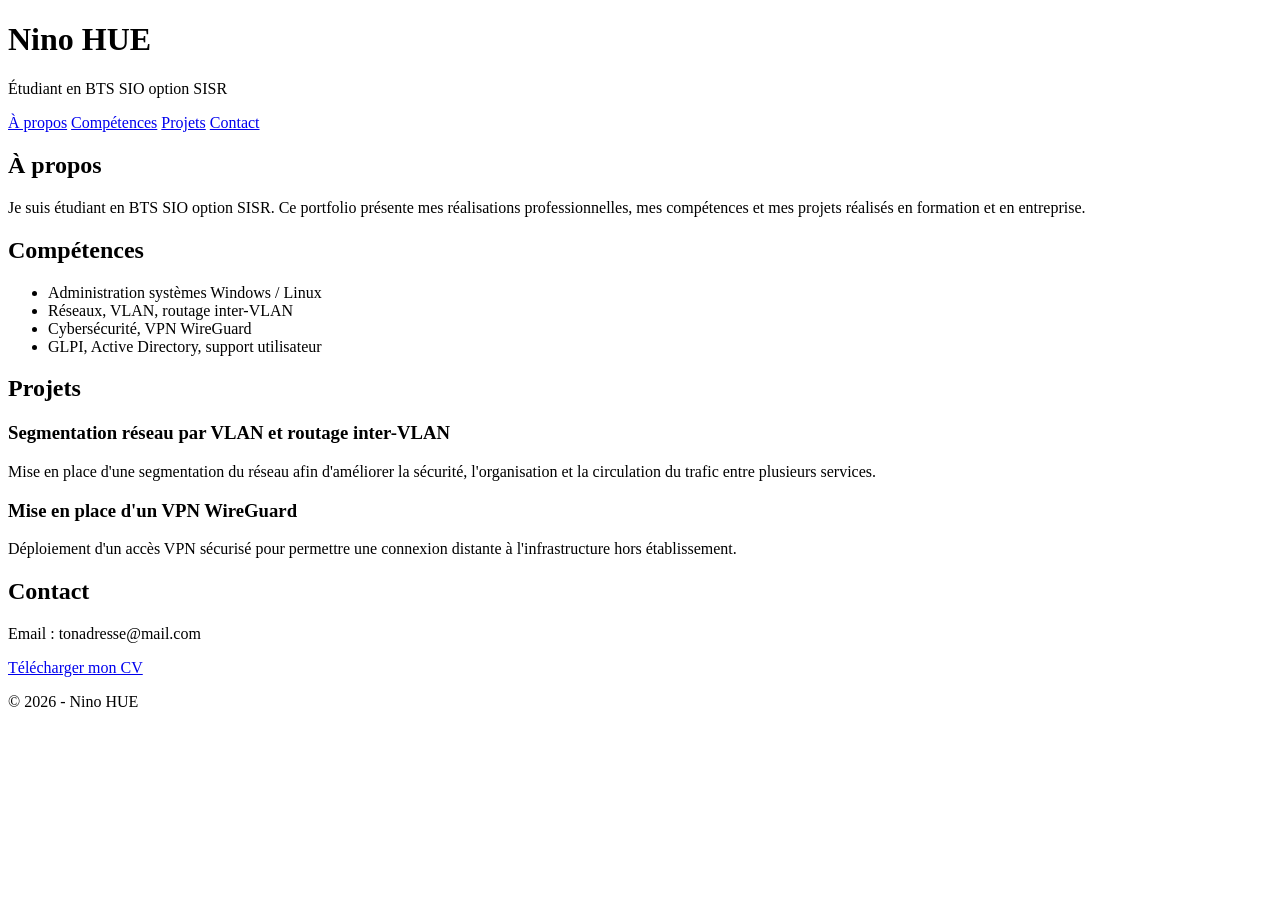
==== index.html @ 4fcb9711 "Create index.html" ====
<!DOCTYPE html>
<html lang="fr">
<head>
  <meta charset="UTF-8">
  <meta name="viewport" content="width=device-width, initial-scale=1.0">
  <title>Portfolio - Nino HUE</title>
  <link rel="stylesheet" href="style.css">
</head>
<body>
  <header>
    <h1>Nino HUE</h1>
    <p>Étudiant en BTS SIO option SISR</p>
    <nav>
      <a href="#apropos">À propos</a>
      <a href="#competences">Compétences</a>
      <a href="#projets">Projets</a>
      <a href="#contact">Contact</a>
    </nav>
  </header>

  <main>
    <section id="apropos">
      <h2>À propos</h2>
      <p>Je suis étudiant en BTS SIO option SISR. Ce portfolio présente mes réalisations professionnelles, mes compétences et mes projets réalisés en formation et en entreprise.</p>
    </section>

    <section id="competences">
      <h2>Compétences</h2>
      <ul>
        <li>Administration systèmes Windows / Linux</li>
        <li>Réseaux, VLAN, routage inter-VLAN</li>
        <li>Cybersécurité, VPN WireGuard</li>
        <li>GLPI, Active Directory, support utilisateur</li>
      </ul>
    </section>

    <section id="projets">
      <h2>Projets</h2>

      <article>
        <h3>Segmentation réseau par VLAN et routage inter-VLAN</h3>
        <p>Mise en place d'une segmentation du réseau afin d'améliorer la sécurité, l'organisation et la circulation du trafic entre plusieurs services.</p>
      </article>

      <article>
        <h3>Mise en place d'un VPN WireGuard</h3>
        <p>Déploiement d'un accès VPN sécurisé pour permettre une connexion distante à l'infrastructure hors établissement.</p>
      </article>
    </section>

    <section id="contact">
      <h2>Contact</h2>
      <p>Email : tonadresse@mail.com</p>
      <p><a href="cv.pdf" target="_blank">Télécharger mon CV</a></p>
    </section>
  </main>

  <footer>
    <p>© 2026 - Nino HUE</p>
  </footer>
</body>
</html>
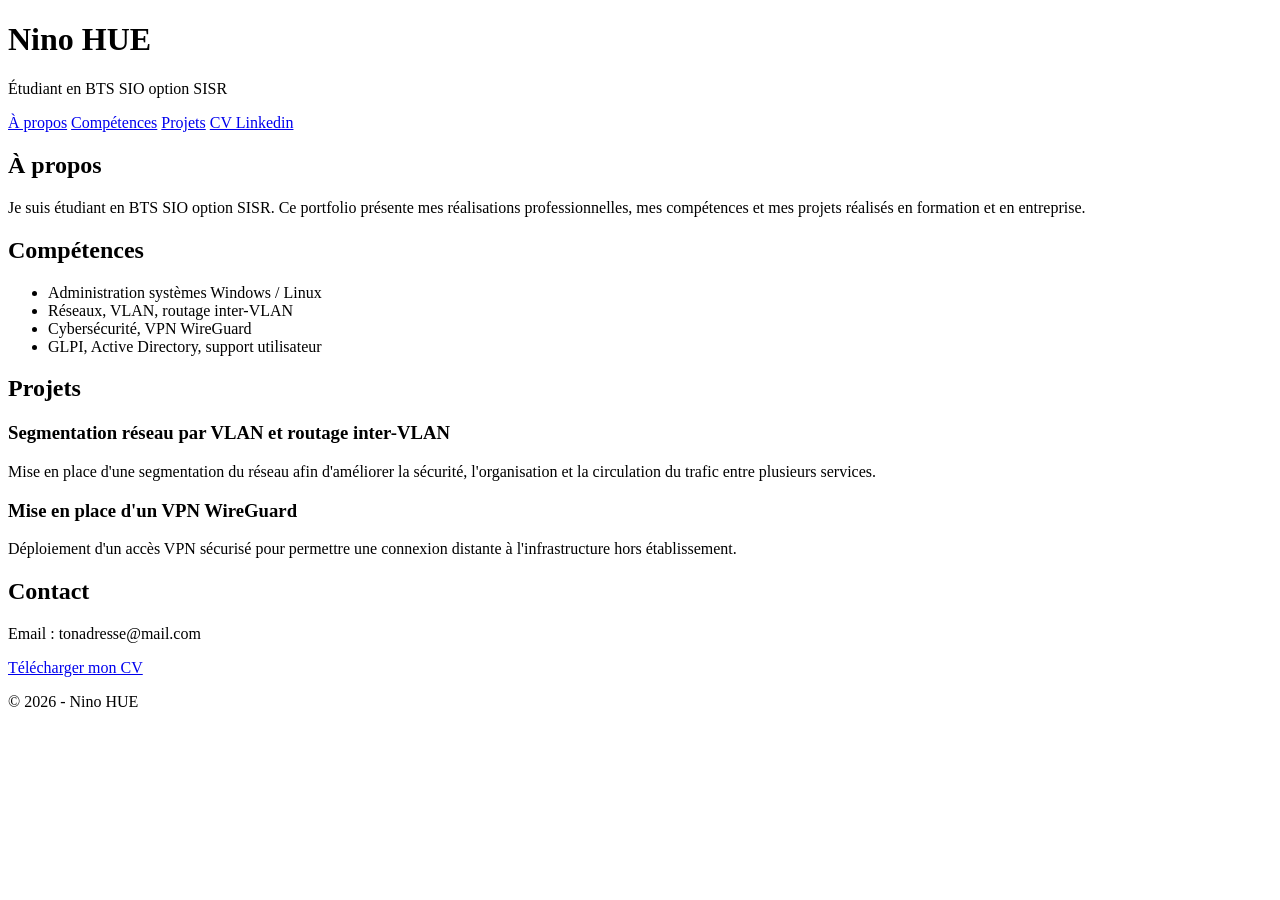
==== commit 2abef0eb: "Correction des liens de navigation + ajout du tableaux des compétences" ====
--- a/index.html
+++ b/index.html
@@ -12,9 +12,9 @@
     <p>Étudiant en BTS SIO option SISR</p>
     <nav>
       <a href="#apropos">À propos</a>
-      <a href="#competences">Compétences</a>
-      <a href="#projets">Projets</a>
-      <a href="#contact">Contact</a>
+      <a href="pages\tableaudecompetences.html">Compétences</a>
+      <a href="pages\projets.html">Projets</a>
+      <a href="https://www.linkedin.com/feed/">CV Linkedin</a>
     </nav>
   </header>
 
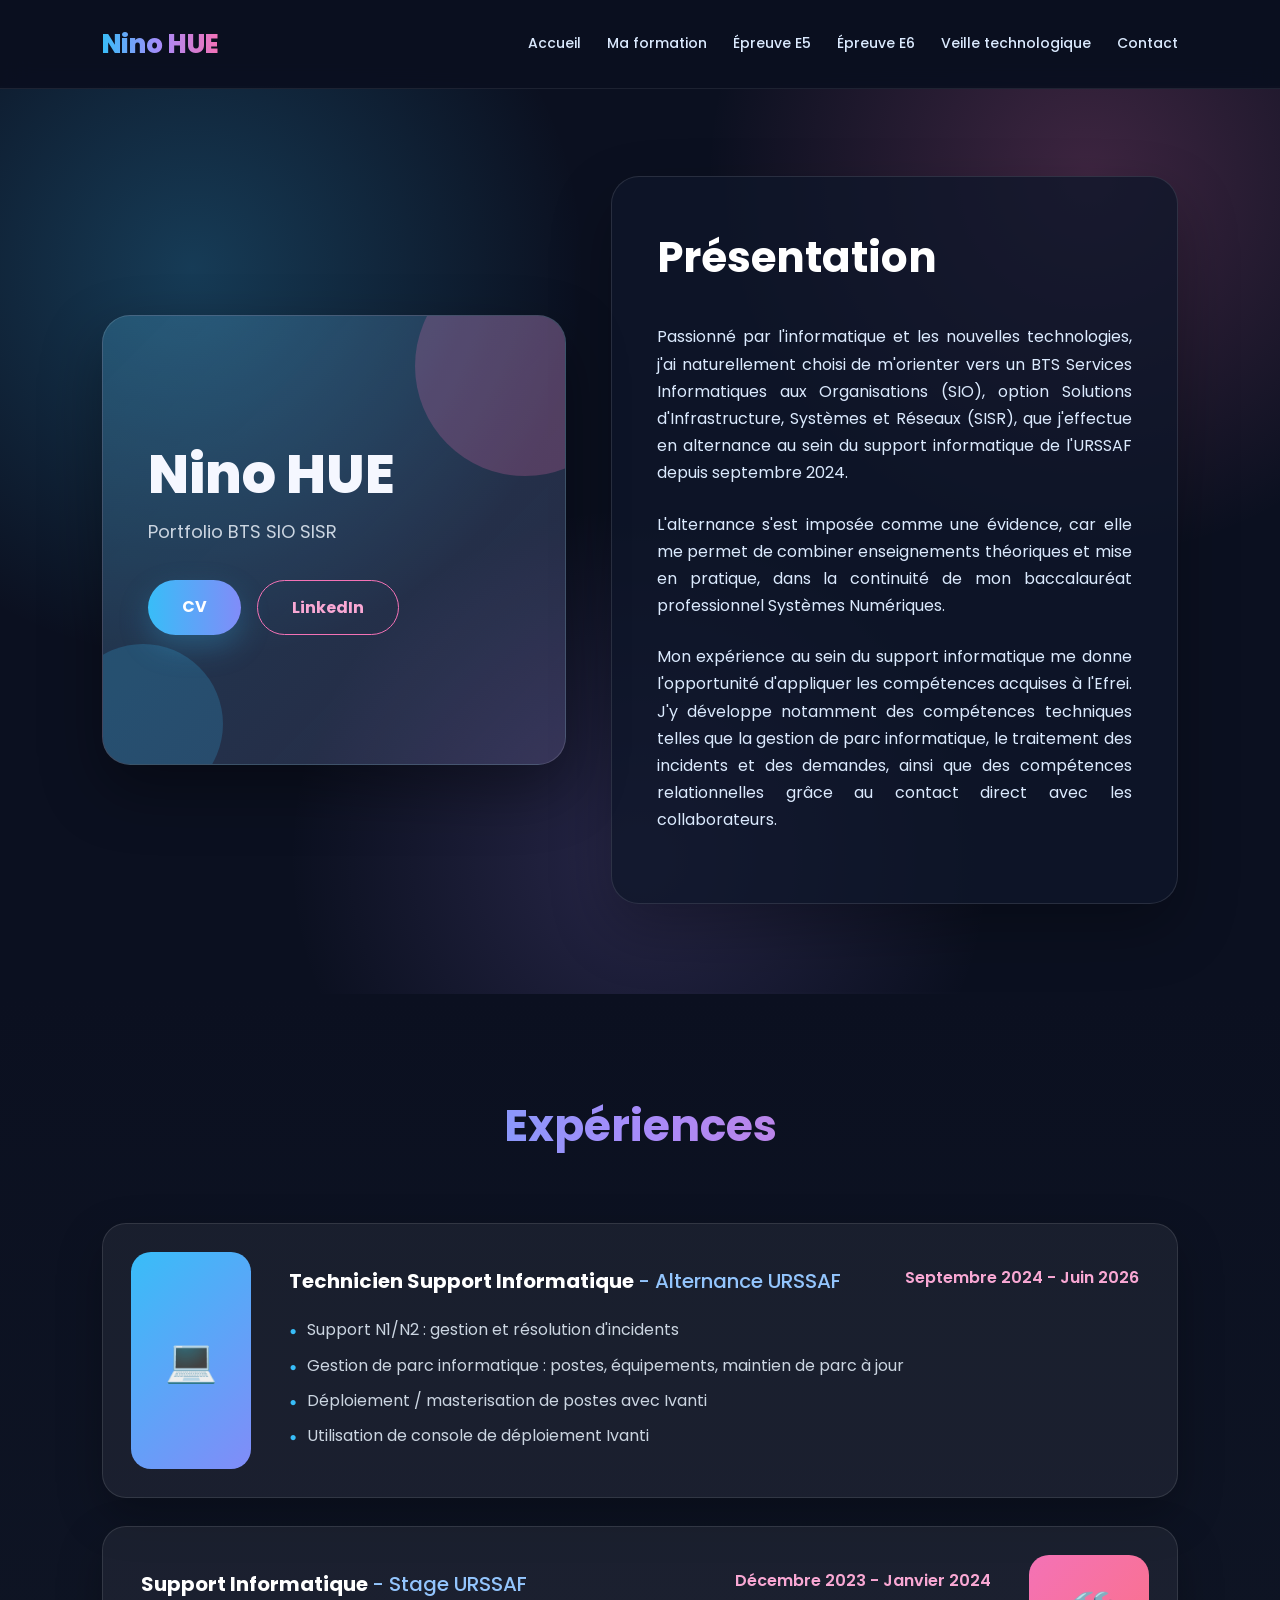
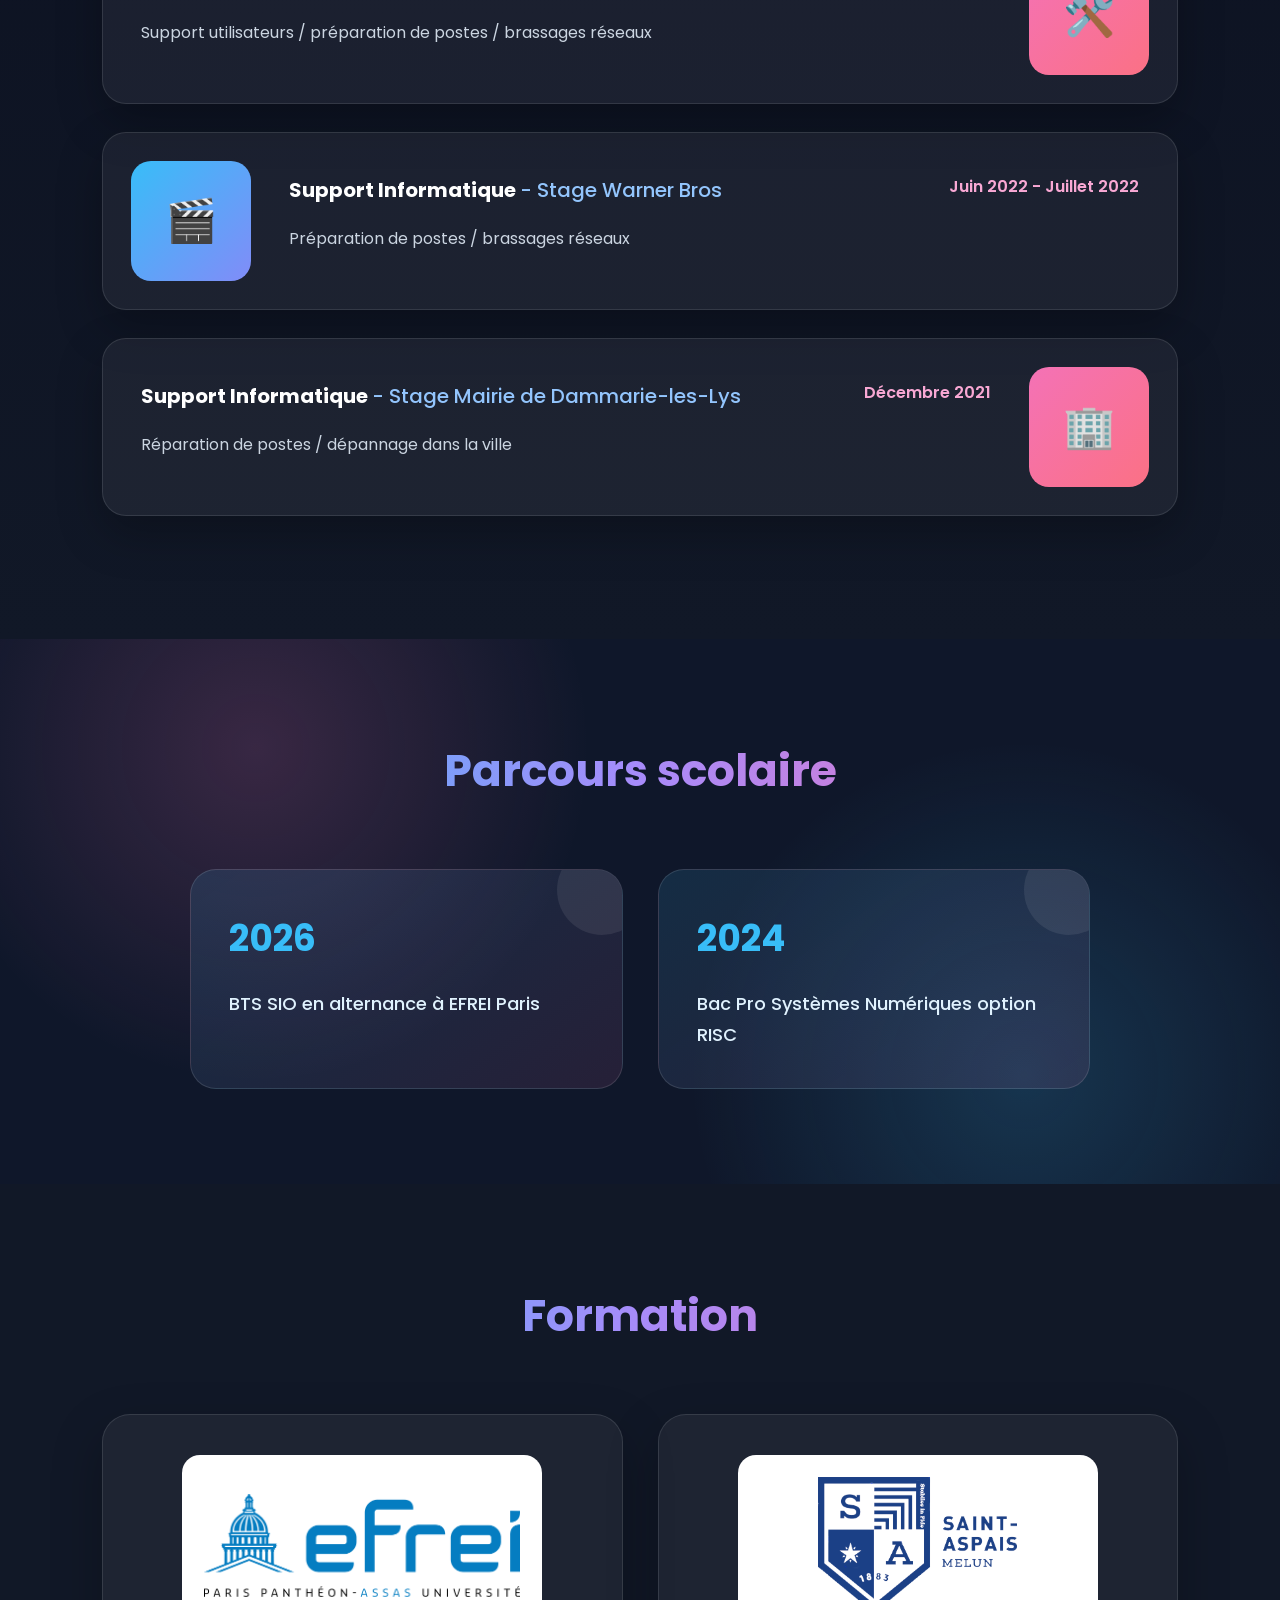
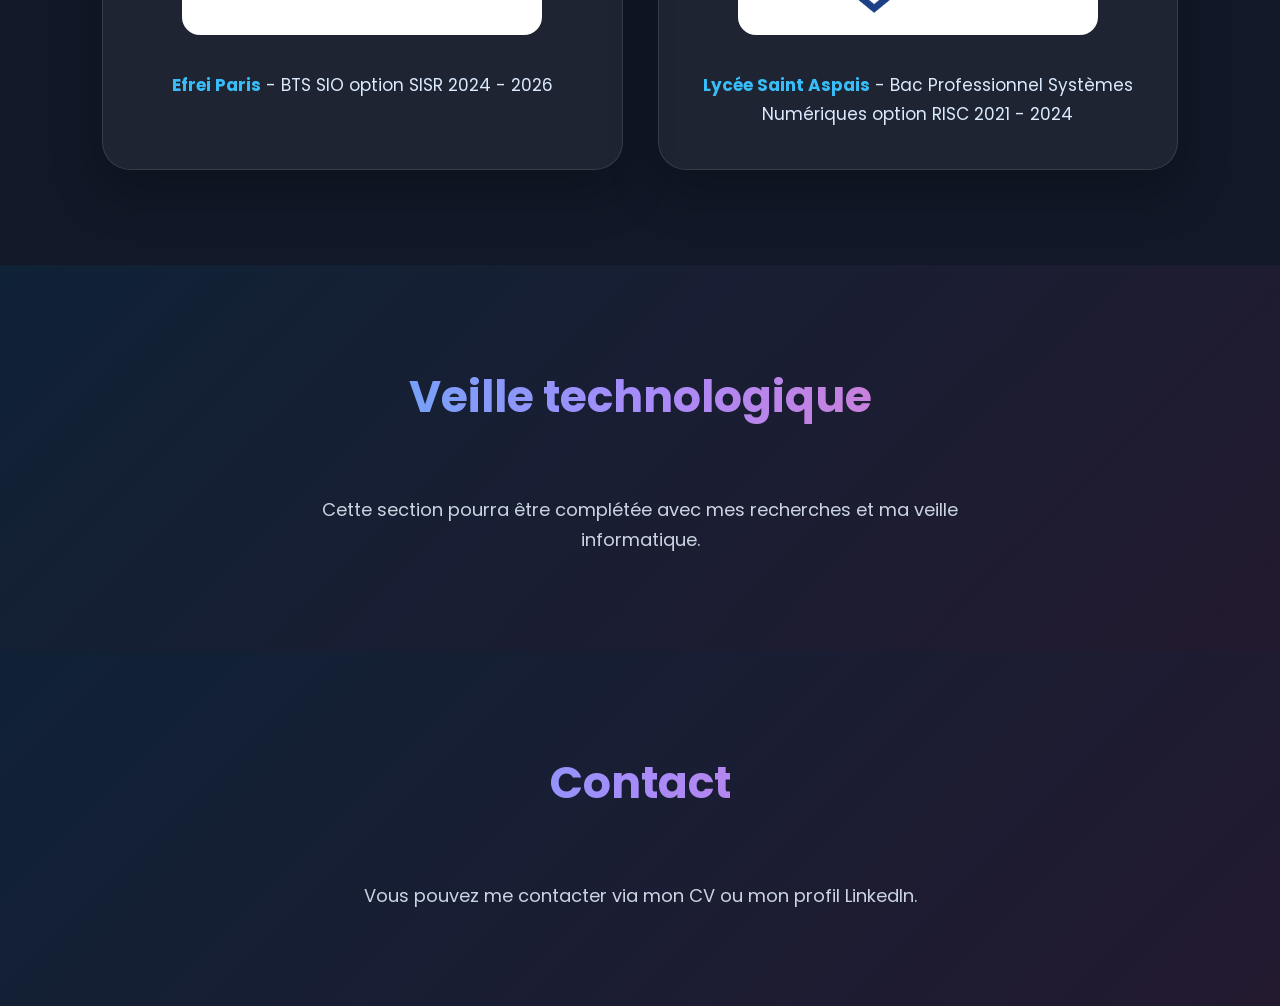
==== commit b70d0d4b: "Ajout du css pour l'index" ====
--- a/index.html
+++ b/index.html
@@ -6,57 +6,155 @@
   <title>Portfolio - Nino HUE</title>
   <link rel="stylesheet" href="style.css">
 </head>
+
 <body>
+
   <header>
     <h1>Nino HUE</h1>
-    <p>Étudiant en BTS SIO option SISR</p>
+
     <nav>
-      <a href="#apropos">À propos</a>
-      <a href="pages\tableaudecompetences.html">Compétences</a>
-      <a href="pages\projets.html">Projets</a>
-      <a href="https://www.linkedin.com/feed/">CV Linkedin</a>
+      <a href="index.html">Accueil</a>
+      <a href="#formation">Ma formation</a>
+      <a href="pages/EpreuveE5.html">Épreuve E5</a>
+      <a href="pages/EpreuveE6.html">Épreuve E6</a>
+      <a href="#veille">Veille technologique</a>
+      <a href="#contact">Contact</a>
     </nav>
   </header>
 
   <main>
-    <section id="apropos">
-      <h2>À propos</h2>
-      <p>Je suis étudiant en BTS SIO option SISR. Ce portfolio présente mes réalisations professionnelles, mes compétences et mes projets réalisés en formation et en entreprise.</p>
+
+    <section class="hero" id="accueil">
+      <div class="hero-left">
+        <span class="name">Nino HUE</span>
+
+        <div class="buttons">
+          <a href="https://www.linkedin.com/feed/" class="btn">CV</a>
+          <a href="https://www.linkedin.com/feed/" class="btn btn-outline">LinkedIn</a>
+        </div>
+      </div>
+
+      <div class="hero-right">
+        <h2>Présentation</h2>
+
+        <p>
+          Passionné par l'informatique et les nouvelles technologies, j'ai naturellement choisi de m'orienter vers un BTS Services Informatiques aux Organisations (SIO), option Solutions d'Infrastructure, Systèmes et Réseaux (SISR), que j'effectue en alternance au sein du support informatique de l'URSSAF depuis septembre 2024.
+        </p>
+
+        <p>
+          L'alternance s'est imposée comme une évidence, car elle me permet de combiner enseignements théoriques et mise en pratique, dans la continuité de mon baccalauréat professionnel Systèmes Numériques.
+        </p>
+
+        <p>
+          Mon expérience au sein du support informatique me donne l'opportunité d'appliquer les compétences acquises à l'Efrei. J'y développe notamment des compétences techniques telles que la gestion de parc informatique, le traitement des incidents et des demandes, ainsi que des compétences relationnelles grâce au contact direct avec les collaborateurs.
+        </p>
+      </div>
     </section>
 
-    <section id="competences">
-      <h2>Compétences</h2>
-      <ul>
-        <li>Administration systèmes Windows / Linux</li>
-        <li>Réseaux, VLAN, routage inter-VLAN</li>
-        <li>Cybersécurité, VPN WireGuard</li>
-        <li>GLPI, Active Directory, support utilisateur</li>
-      </ul>
+    <section class="section" id="experiences">
+      <h2>Expériences</h2>
+
+      <div class="experience-card">
+        <div class="icon">💻</div>
+
+        <div class="experience-content">
+          <div class="experience-header">
+            <h3>Technicien Support Informatique <span>- Alternance URSSAF</span></h3>
+            <p>Septembre 2024 - Juin 2026</p>
+          </div>
+
+          <ul>
+            <li>Support N1/N2 : gestion et résolution d'incidents</li>
+            <li>Gestion de parc informatique : postes, équipements, maintien de parc à jour</li>
+            <li>Déploiement / masterisation de postes avec Ivanti</li>
+            <li>Utilisation de console de déploiement Ivanti</li>
+          </ul>
+        </div>
+      </div>
+
+      <div class="experience-card reverse">
+        <div class="icon blue">🛠️</div>
+
+        <div class="experience-content">
+          <div class="experience-header">
+            <h3>Support Informatique <span>- Stage URSSAF</span></h3>
+            <p>Décembre 2023 - Janvier 2024</p>
+          </div>
+
+          <p>Support utilisateurs / préparation de postes / brassages réseaux</p>
+        </div>
+      </div>
+
+      <div class="experience-card">
+        <div class="icon">🎬</div>
+
+        <div class="experience-content">
+          <div class="experience-header">
+            <h3>Support Informatique <span>- Stage Warner Bros</span></h3>
+            <p>Juin 2022 - Juillet 2022</p>
+          </div>
+
+          <p>Préparation de postes / brassages réseaux</p>
+        </div>
+      </div>
+
+      <div class="experience-card reverse">
+        <div class="icon blue">🏢</div>
+
+        <div class="experience-content">
+          <div class="experience-header">
+            <h3>Support Informatique <span>- Stage Mairie de Dammarie-les-Lys</span></h3>
+            <p>Décembre 2021</p>
+          </div>
+
+          <p>Réparation de postes / dépannage dans la ville</p>
+        </div>
+      </div>
     </section>
 
-    <section id="projets">
-      <h2>Projets</h2>
+    <section class="section formation" id="formation">
+      <h2>Parcours scolaire</h2>
 
-      <article>
-        <h3>Segmentation réseau par VLAN et routage inter-VLAN</h3>
-        <p>Mise en place d'une segmentation du réseau afin d'améliorer la sécurité, l'organisation et la circulation du trafic entre plusieurs services.</p>
-      </article>
+      <div class="timeline">
+        <div class="timeline-card">
+          <h3>2026</h3>
+          <p>BTS SIO en alternance à EFREI Paris</p>
+        </div>
 
-      <article>
-        <h3>Mise en place d'un VPN WireGuard</h3>
-        <p>Déploiement d'un accès VPN sécurisé pour permettre une connexion distante à l'infrastructure hors établissement.</p>
-      </article>
+        <div class="timeline-card">
+          <h3>2024</h3>
+          <p>Bac Pro Systèmes Numériques option RISC</p>
+        </div>
+      </div>
     </section>
 
-    <section id="contact">
+    <section class="section schools">
+      <h2>Formation</h2>
+
+      <div class="school-grid">
+        <div class="school-card">
+          <img src="assets/images/Logo_Efrei_2022.svg.png" alt="Logo EFREI Paris">
+          <p><strong>Efrei Paris</strong> - BTS SIO option SISR 2024 - 2026</p>
+        </div>
+
+        <div class="school-card">
+          <img src="assets/images/institution-st-Aspais-fond-logo-blanc-et-bleu.png" alt="Logo Lycée Saint Aspais">
+          <p><strong>Lycée Saint Aspais</strong> - Bac Professionnel Systèmes Numériques option RISC 2021 - 2024</p>
+        </div>
+      </div>
+    </section>
+
+    <section class="section empty-section" id="veille">
+      <h2>Veille technologique</h2>
+      <p>Cette section pourra être complétée avec mes recherches et ma veille informatique.</p>
+    </section>
+
+    <section class="section empty-section" id="contact">
       <h2>Contact</h2>
-      <p>Email : tonadresse@mail.com</p>
-      <p><a href="cv.pdf" target="_blank">Télécharger mon CV</a></p>
+      <p>Vous pouvez me contacter via mon CV ou mon profil LinkedIn.</p>
     </section>
+
   </main>
 
-  <footer>
-    <p>© 2026 - Nino HUE</p>
-  </footer>
 </body>
-</html>
+</html>
--- a/style.css
+++ b/style.css
@@ -0,0 +1,527 @@
+@import url('https://fonts.googleapis.com/css2?family=Poppins:wght@300;400;500;600;700;800&display=swap');
+
+* {
+  margin: 0;
+  padding: 0;
+  box-sizing: border-box;
+}
+
+html {
+  scroll-behavior: smooth;
+}
+
+body {
+  font-family: 'Poppins', sans-serif;
+  background: #0b1020;
+  color: #f5f7ff;
+  line-height: 1.7;
+}
+
+/* BARRE DE NAVIGATION */
+
+header {
+  width: 100%;
+  padding: 22px 8%;
+  display: flex;
+  align-items: center;
+  justify-content: space-between;
+  background: rgba(11, 16, 32, 0.85);
+  backdrop-filter: blur(14px);
+  border-bottom: 1px solid rgba(255, 255, 255, 0.08);
+  position: fixed;
+  top: 0;
+  left: 0;
+  z-index: 1000;
+}
+
+header h1 {
+  font-size: 26px;
+  font-weight: 800;
+  background: linear-gradient(90deg, #38bdf8, #a78bfa, #f472b6);
+  -webkit-background-clip: text;
+  color: transparent;
+}
+
+nav {
+  display: flex;
+  gap: 26px;
+  flex-wrap: wrap;
+}
+
+nav a {
+  color: #dbeafe;
+  text-decoration: none;
+  font-size: 14px;
+  font-weight: 500;
+  position: relative;
+  transition: 0.3s;
+}
+
+nav a::after {
+  content: "";
+  width: 0;
+  height: 2px;
+  background: linear-gradient(90deg, #38bdf8, #f472b6);
+  position: absolute;
+  left: 0;
+  bottom: -6px;
+  transition: 0.3s;
+}
+
+nav a:hover {
+  color: #ffffff;
+}
+
+nav a:hover::after {
+  width: 100%;
+}
+
+/* STRUCTURE */
+
+main {
+  padding-top: 86px;
+}
+
+.section {
+  padding: 95px 8%;
+}
+
+.section h2 {
+  text-align: center;
+  font-size: 44px;
+  font-weight: 700;
+  margin-bottom: 60px;
+  background: linear-gradient(90deg, #38bdf8, #a78bfa, #f472b6);
+  -webkit-background-clip: text;
+  color: transparent;
+}
+
+/* ACCUEIL / PRESENTATION */
+
+.hero {
+  min-height: calc(100vh - 86px);
+  padding: 90px 8%;
+  display: grid;
+  grid-template-columns: 0.9fr 1.1fr;
+  gap: 45px;
+  align-items: center;
+  background:
+    radial-gradient(circle at 15% 20%, rgba(56, 189, 248, 0.25), transparent 30%),
+    radial-gradient(circle at 85% 10%, rgba(244, 114, 182, 0.22), transparent 28%),
+    radial-gradient(circle at 50% 85%, rgba(167, 139, 250, 0.18), transparent 35%),
+    #0b1020;
+}
+
+.hero-left {
+  min-height: 450px;
+  border-radius: 28px;
+  padding: 45px;
+  background:
+    linear-gradient(135deg, rgba(56, 189, 248, 0.20), rgba(167, 139, 250, 0.12)),
+    rgba(255, 255, 255, 0.05);
+  border: 1px solid rgba(255, 255, 255, 0.13);
+  box-shadow: 0 25px 60px rgba(0, 0, 0, 0.35);
+  display: flex;
+  flex-direction: column;
+  justify-content: center;
+  position: relative;
+  overflow: hidden;
+}
+
+.hero-left::before {
+  content: "";
+  position: absolute;
+  width: 220px;
+  height: 220px;
+  background: rgba(244, 114, 182, 0.22);
+  border-radius: 50%;
+  top: -60px;
+  right: -70px;
+}
+
+.hero-left::after {
+  content: "";
+  position: absolute;
+  width: 160px;
+  height: 160px;
+  background: rgba(56, 189, 248, 0.20);
+  border-radius: 50%;
+  bottom: -40px;
+  left: -40px;
+}
+
+.name {
+  font-size: 54px;
+  font-weight: 800;
+  line-height: 1.1;
+  z-index: 1;
+}
+
+.name::after {
+  content: "Portfolio BTS SIO SISR";
+  display: block;
+  margin-top: 18px;
+  font-size: 18px;
+  font-weight: 400;
+  color: #cbd5e1;
+}
+
+.buttons {
+  margin-top: 38px;
+  display: flex;
+  gap: 16px;
+  z-index: 1;
+}
+
+.btn {
+  padding: 13px 34px;
+  border-radius: 999px;
+  background: linear-gradient(90deg, #38bdf8, #818cf8);
+  color: white;
+  text-decoration: none;
+  font-weight: 700;
+  box-shadow: 0 12px 30px rgba(56, 189, 248, 0.25);
+  transition: 0.3s;
+}
+
+.btn:hover {
+  transform: translateY(-4px);
+  box-shadow: 0 18px 35px rgba(56, 189, 248, 0.35);
+}
+
+.btn-outline {
+  background: transparent;
+  border: 1px solid #f472b6;
+  color: #f9a8d4;
+  box-shadow: none;
+}
+
+.btn-outline:hover {
+  background: #f472b6;
+  color: #0b1020;
+}
+
+.hero-right {
+  padding: 45px;
+  border-radius: 28px;
+  background: rgba(15, 23, 42, 0.78);
+  border: 1px solid rgba(255, 255, 255, 0.11);
+  box-shadow: 0 25px 60px rgba(0, 0, 0, 0.28);
+}
+
+.hero-right h2 {
+  font-size: 42px;
+  margin-bottom: 30px;
+  color: #ffffff;
+}
+
+.hero-right p {
+  color: #dbeafe;
+  margin-bottom: 24px;
+  text-align: justify;
+}
+
+/* EXPERIENCES */
+
+#experiences {
+  background:
+    linear-gradient(180deg, #0b1020, #111827);
+}
+
+.experience-card {
+  display: grid;
+  grid-template-columns: 120px 1fr;
+  gap: 28px;
+  align-items: stretch;
+  padding: 28px;
+  margin-bottom: 28px;
+  border-radius: 24px;
+  background: rgba(255, 255, 255, 0.055);
+  border: 1px solid rgba(255, 255, 255, 0.11);
+  box-shadow: 0 18px 45px rgba(0, 0, 0, 0.25);
+  transition: 0.3s;
+}
+
+.experience-card:hover {
+  transform: translateY(-6px);
+  border-color: rgba(56, 189, 248, 0.55);
+  box-shadow: 0 22px 55px rgba(56, 189, 248, 0.12);
+}
+
+.experience-card.reverse {
+  grid-template-columns: 1fr 120px;
+}
+
+.experience-card.reverse .icon {
+  order: 2;
+}
+
+.icon {
+  min-height: 120px;
+  border-radius: 20px;
+  background: linear-gradient(135deg, #38bdf8, #818cf8);
+  color: white;
+  font-size: 42px;
+  display: flex;
+  align-items: center;
+  justify-content: center;
+}
+
+.icon.blue {
+  background: linear-gradient(135deg, #f472b6, #fb7185);
+}
+
+.experience-content {
+  padding: 12px 10px;
+}
+
+.experience-header {
+  display: flex;
+  align-items: flex-start;
+  justify-content: space-between;
+  gap: 25px;
+  margin-bottom: 18px;
+}
+
+.experience-header h3 {
+  font-size: 20px;
+  font-weight: 700;
+  color: #ffffff;
+}
+
+.experience-header h3 span {
+  color: #93c5fd;
+  font-weight: 500;
+}
+
+.experience-header p {
+  color: #f9a8d4;
+  font-weight: 600;
+  white-space: nowrap;
+}
+
+.experience-content ul {
+  list-style: none;
+}
+
+.experience-content li {
+  color: #cbd5e1;
+  margin-bottom: 8px;
+}
+
+.experience-content li::before {
+  content: "●";
+  color: #38bdf8;
+  font-size: 12px;
+  margin-right: 10px;
+}
+
+.experience-content > p {
+  color: #cbd5e1;
+}
+
+/* PARCOURS SCOLAIRE */
+
+.formation {
+  background:
+    radial-gradient(circle at 20% 20%, rgba(244, 114, 182, 0.18), transparent 30%),
+    radial-gradient(circle at 80% 80%, rgba(56, 189, 248, 0.18), transparent 30%),
+    #0f172a;
+}
+
+.timeline {
+  display: grid;
+  grid-template-columns: repeat(2, 1fr);
+  gap: 35px;
+  max-width: 900px;
+  margin: auto;
+}
+
+.timeline-card {
+  padding: 38px;
+  border-radius: 26px;
+  background: linear-gradient(145deg, rgba(56, 189, 248, 0.13), rgba(244, 114, 182, 0.10));
+  border: 1px solid rgba(255, 255, 255, 0.12);
+  min-height: 220px;
+  position: relative;
+  overflow: hidden;
+  transition: 0.3s;
+}
+
+.timeline-card::before {
+  content: "";
+  width: 90px;
+  height: 90px;
+  position: absolute;
+  top: -25px;
+  right: -25px;
+  background: rgba(255, 255, 255, 0.08);
+  border-radius: 50%;
+}
+
+.timeline-card:hover {
+  transform: translateY(-8px);
+  border-color: #f472b6;
+}
+
+.timeline-card h3 {
+  font-size: 36px;
+  color: #38bdf8;
+  margin-bottom: 20px;
+}
+
+.timeline-card p {
+  color: #e0f2fe;
+  font-size: 18px;
+  font-weight: 500;
+}
+
+/* ECOLES */
+
+.schools {
+  background: #111827;
+}
+
+.school-grid {
+  display: grid;
+  grid-template-columns: repeat(2, 1fr);
+  gap: 35px;
+}
+
+.school-card {
+  padding: 40px;
+  border-radius: 28px;
+  background: rgba(255, 255, 255, 0.055);
+  border: 1px solid rgba(255, 255, 255, 0.11);
+  box-shadow: 0 20px 50px rgba(0, 0, 0, 0.25);
+  text-align: center;
+  transition: 0.3s;
+}
+
+.school-card:hover {
+  transform: translateY(-8px);
+  border-color: rgba(167, 139, 250, 0.65);
+}
+
+.school-card img {
+  max-width: 100%;
+  width: 360px;
+  height: 180px;
+  object-fit: contain;
+  background: white;
+  padding: 22px;
+  border-radius: 18px;
+  margin-bottom: 28px;
+}
+
+.school-card p {
+  color: #dbeafe;
+  font-size: 17px;
+}
+
+.school-card strong {
+  color: #38bdf8;
+}
+
+/* VEILLE ET CONTACT */
+
+.empty-section {
+  background:
+    linear-gradient(135deg, rgba(56, 189, 248, 0.10), rgba(244, 114, 182, 0.10)),
+    #0b1020;
+  text-align: center;
+}
+
+.empty-section p {
+  max-width: 700px;
+  margin: auto;
+  color: #cbd5e1;
+  font-size: 18px;
+}
+
+/* RESPONSIVE */
+
+@media screen and (max-width: 1050px) {
+  header {
+    flex-direction: column;
+    gap: 16px;
+  }
+
+  main {
+    padding-top: 135px;
+  }
+
+  .hero {
+    grid-template-columns: 1fr;
+  }
+
+  .experience-header {
+    flex-direction: column;
+    gap: 5px;
+  }
+
+  .experience-header p {
+    white-space: normal;
+  }
+}
+
+@media screen and (max-width: 800px) {
+  .experience-card,
+  .experience-card.reverse {
+    grid-template-columns: 1fr;
+  }
+
+  .experience-card.reverse .icon {
+    order: 0;
+  }
+
+  .timeline,
+  .school-grid {
+    grid-template-columns: 1fr;
+  }
+
+  .section h2 {
+    font-size: 36px;
+  }
+
+  .name {
+    font-size: 42px;
+  }
+}
+
+@media screen and (max-width: 550px) {
+  header {
+    padding: 18px 5%;
+  }
+
+  nav {
+    gap: 12px;
+  }
+
+  nav a {
+    font-size: 13px;
+  }
+
+  .hero,
+  .section {
+    padding-left: 5%;
+    padding-right: 5%;
+  }
+
+  .hero-left,
+  .hero-right {
+    padding: 28px;
+  }
+
+  .buttons {
+    flex-direction: column;
+  }
+
+  .btn {
+    text-align: center;
+  }
+
+  .school-card {
+    padding: 25px;
+  }
+}
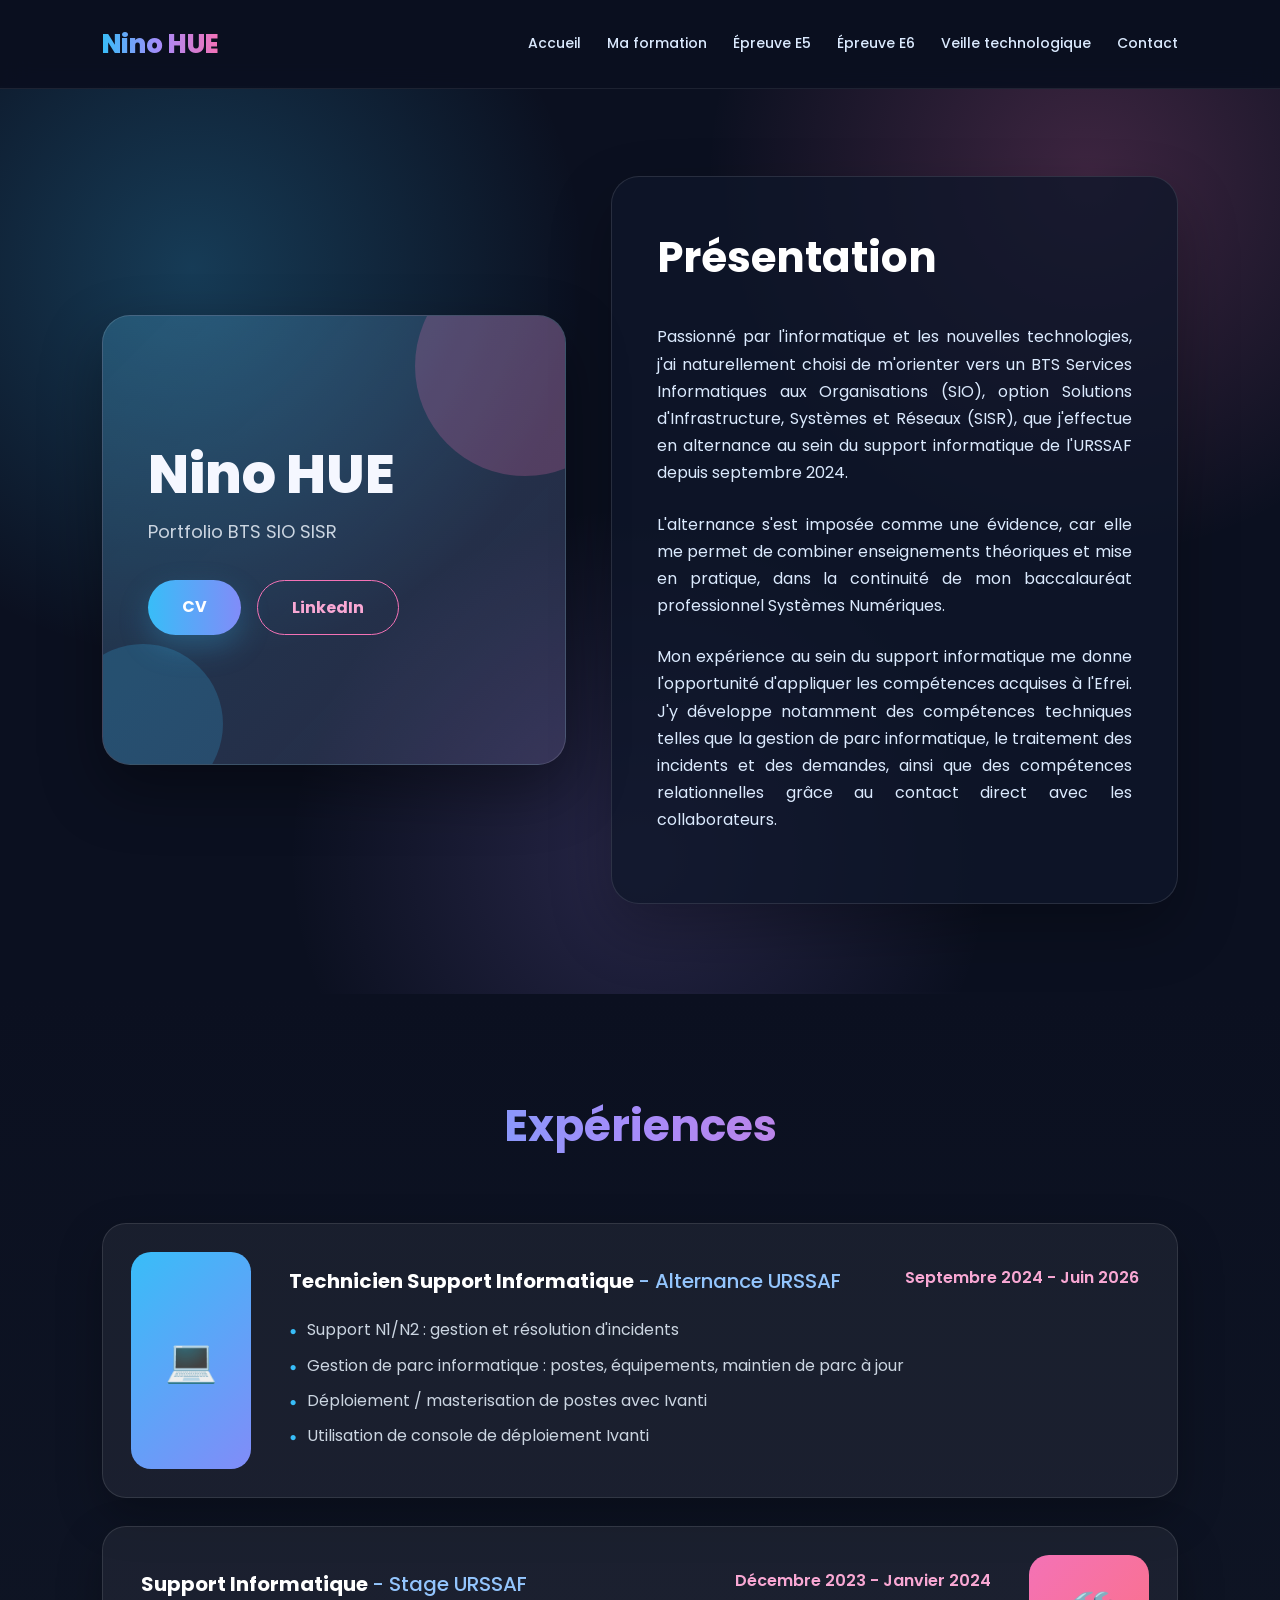
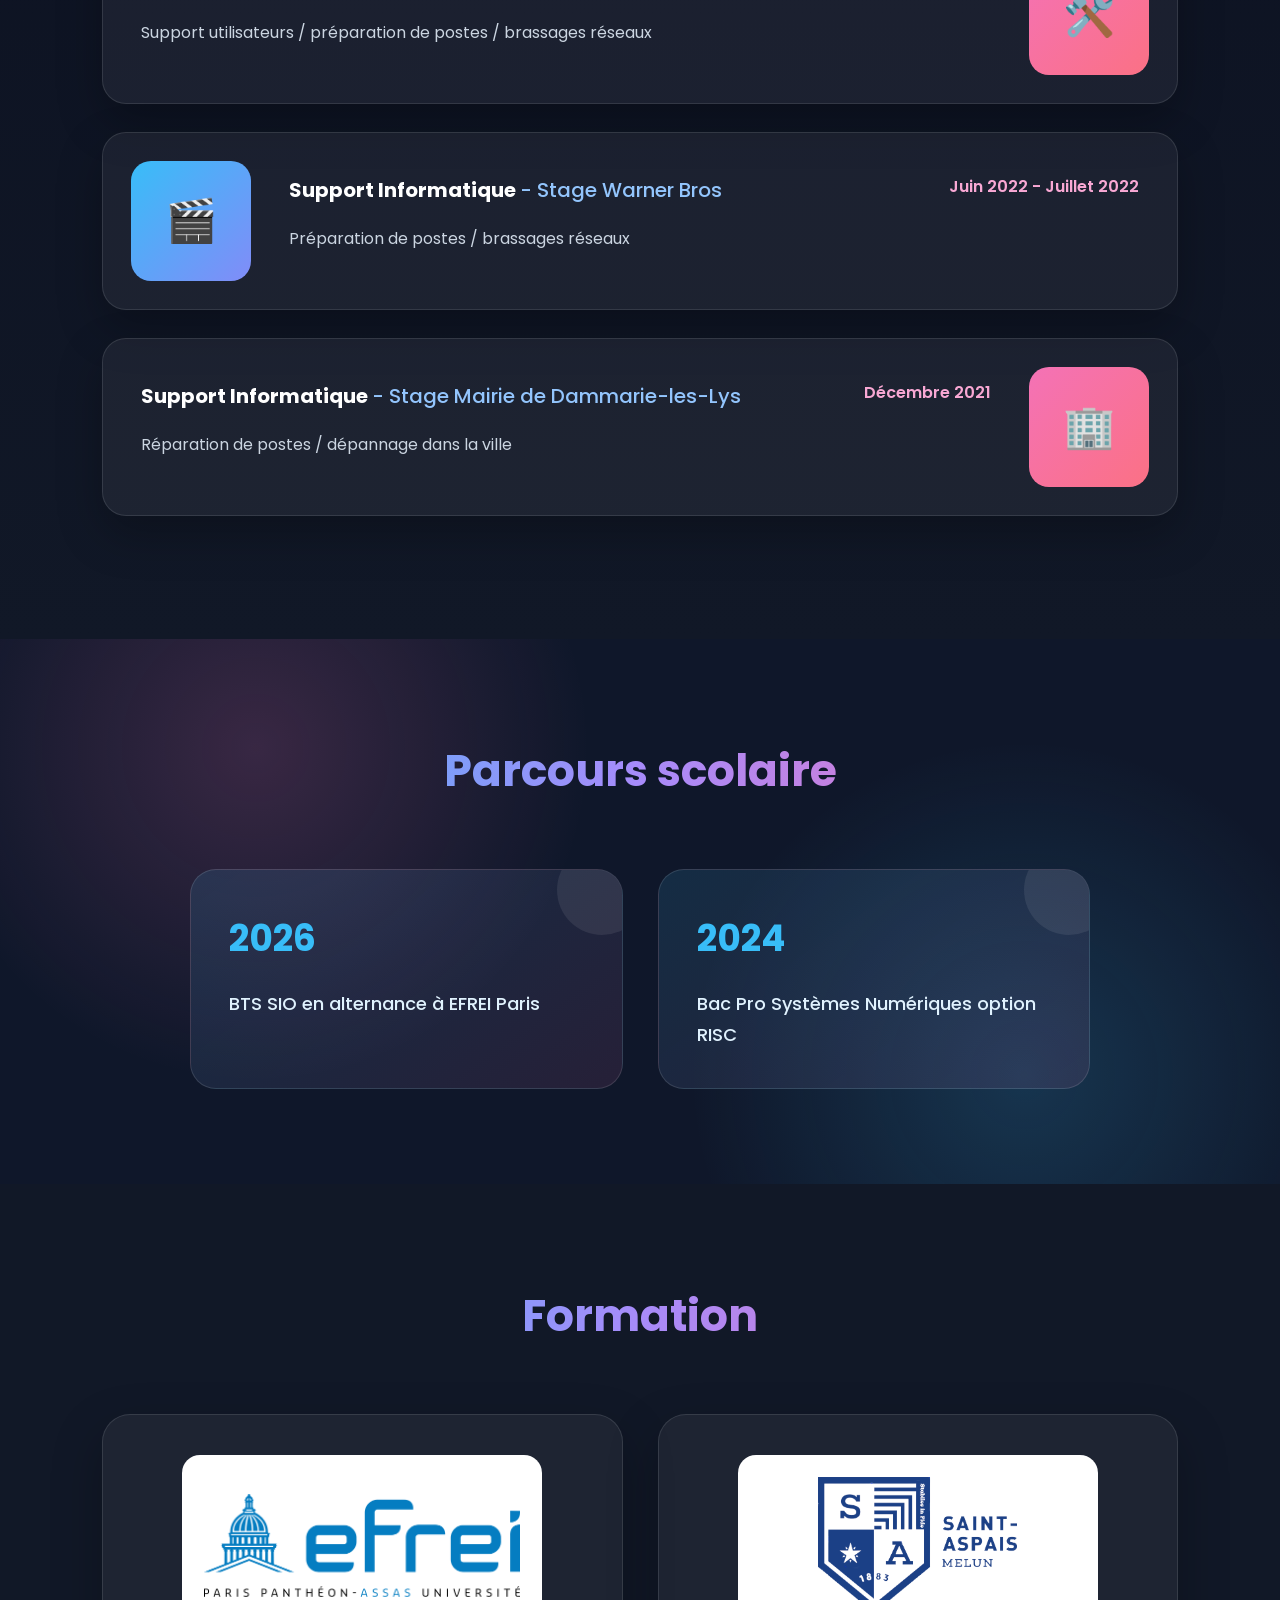
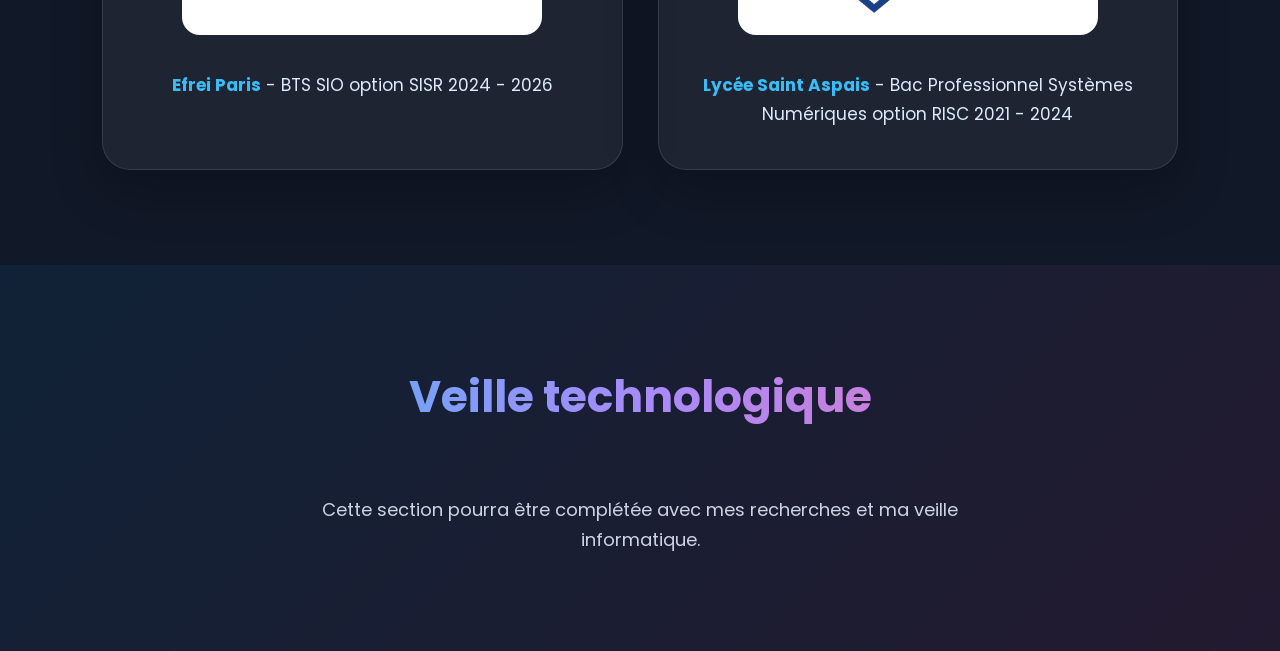
==== commit 2c472109: "Ajout du style pour toutes les pages + redirection des bouttons" ====
--- a/index.html
+++ b/index.html
@@ -18,7 +18,7 @@
       <a href="pages/EpreuveE5.html">Épreuve E5</a>
       <a href="pages/EpreuveE6.html">Épreuve E6</a>
       <a href="#veille">Veille technologique</a>
-      <a href="#contact">Contact</a>
+      <a href="/pages/contact.html">Contact</a>
     </nav>
   </header>
 
@@ -29,7 +29,7 @@
         <span class="name">Nino HUE</span>
 
         <div class="buttons">
-          <a href="https://www.linkedin.com/feed/" class="btn">CV</a>
+          <a href="../assets/pdf/CV Nino Hue.pdf" class="btn">CV</a>
           <a href="https://www.linkedin.com/feed/" class="btn btn-outline">LinkedIn</a>
         </div>
       </div>
@@ -148,12 +148,6 @@
       <h2>Veille technologique</h2>
       <p>Cette section pourra être complétée avec mes recherches et ma veille informatique.</p>
     </section>
-
-    <section class="section empty-section" id="contact">
-      <h2>Contact</h2>
-      <p>Vous pouvez me contacter via mon CV ou mon profil LinkedIn.</p>
-    </section>
-
   </main>
 
 </body>
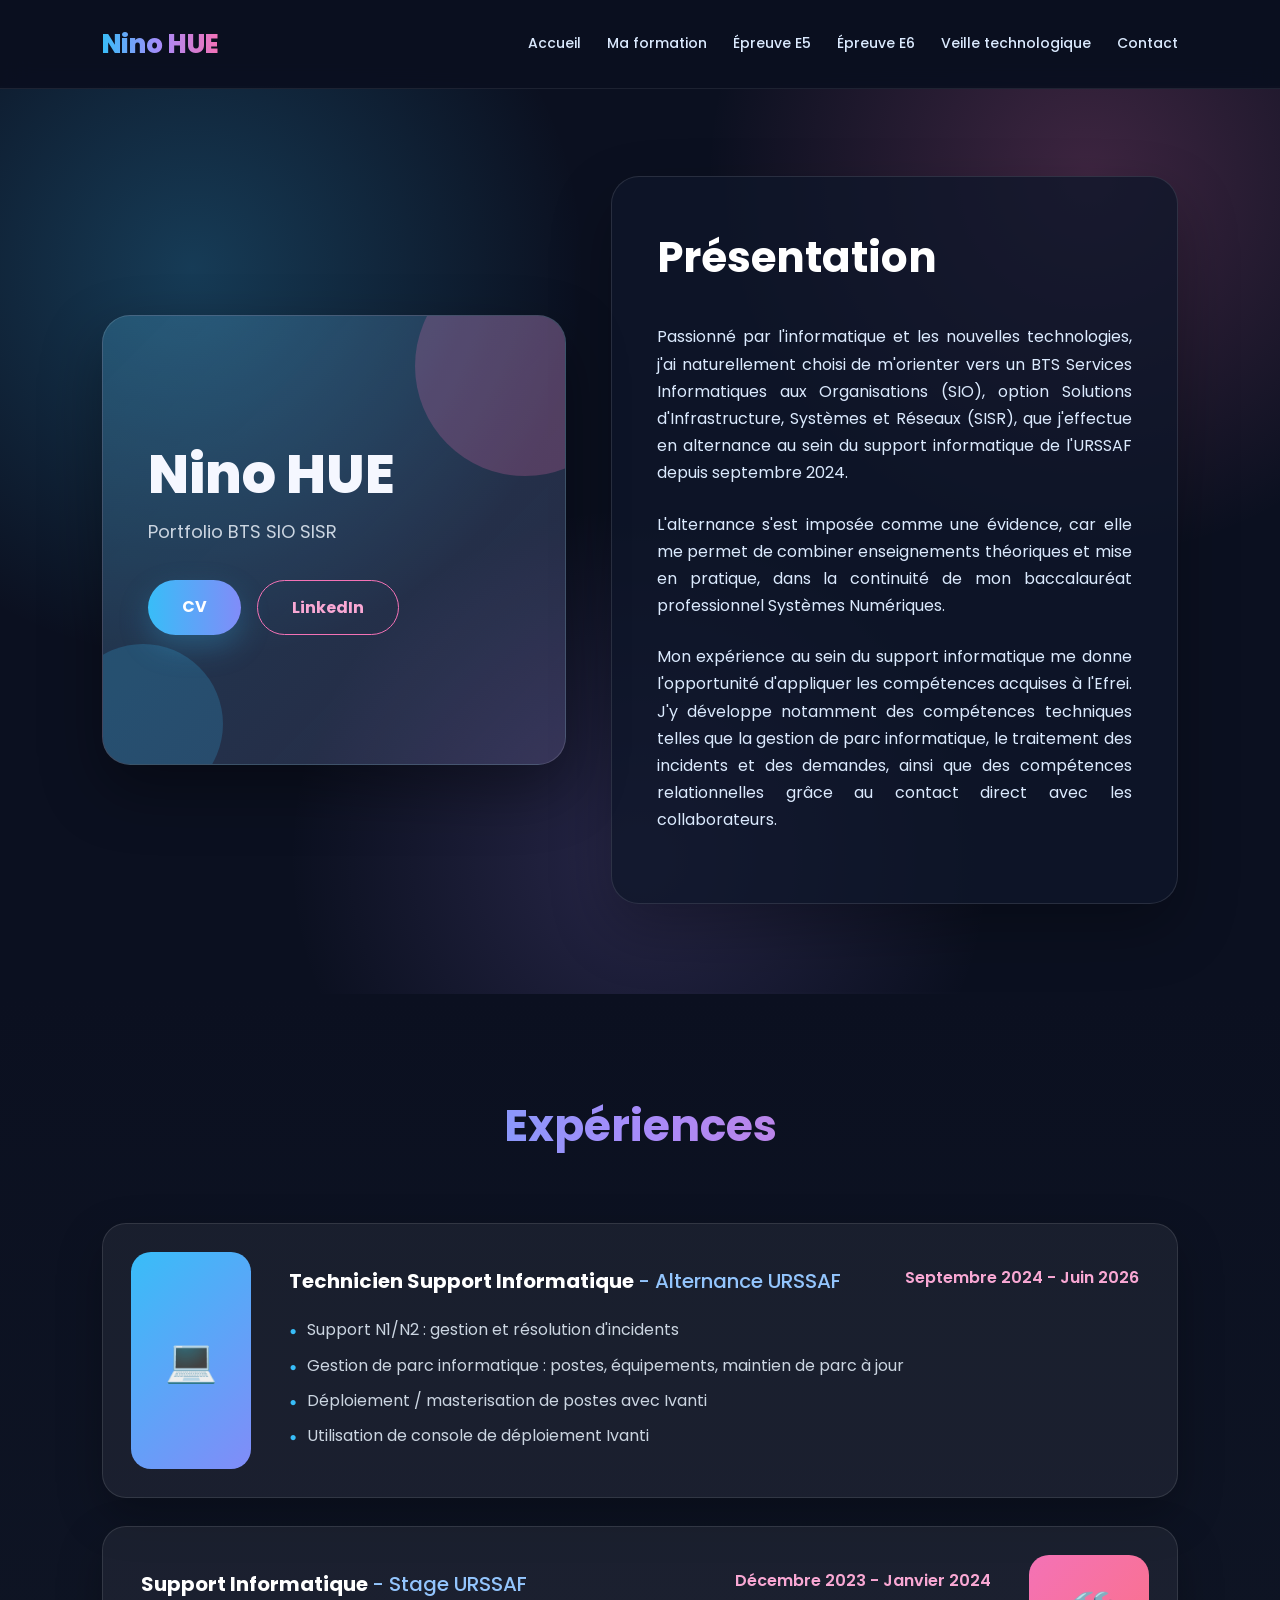
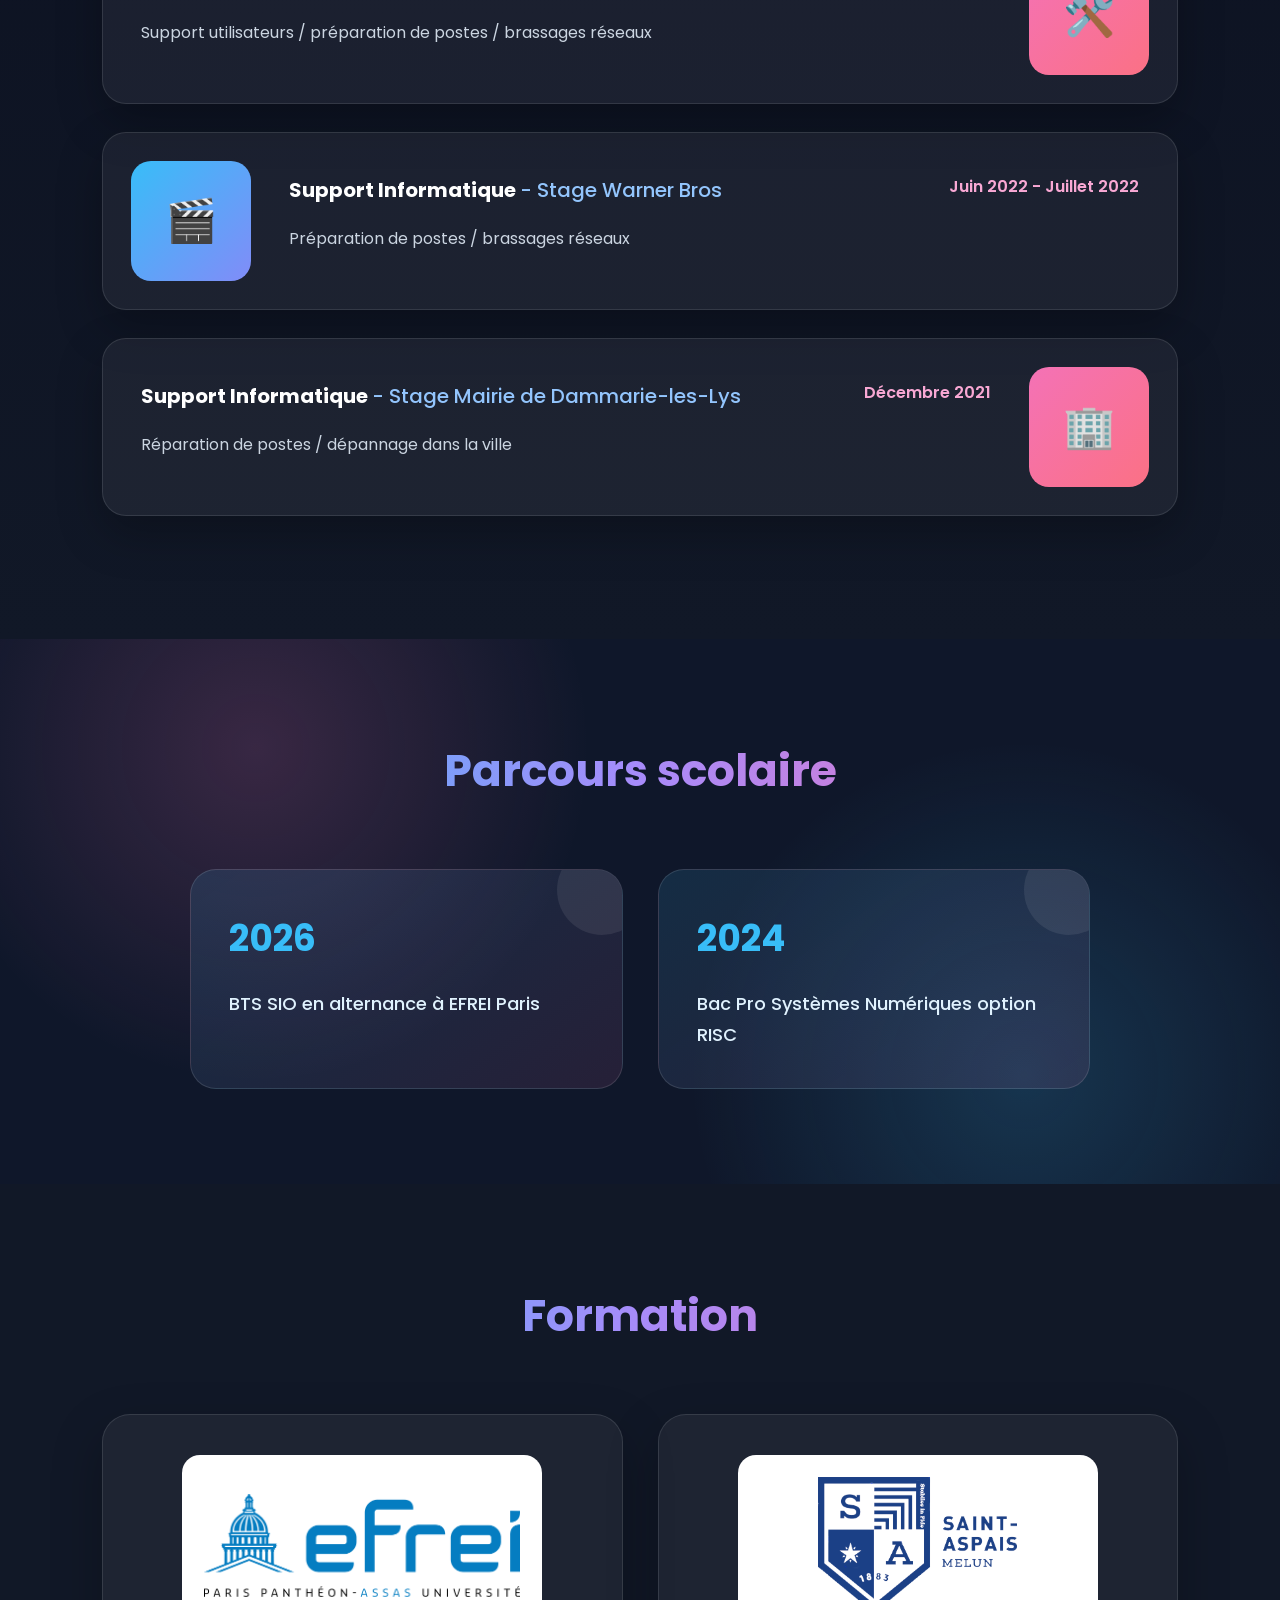
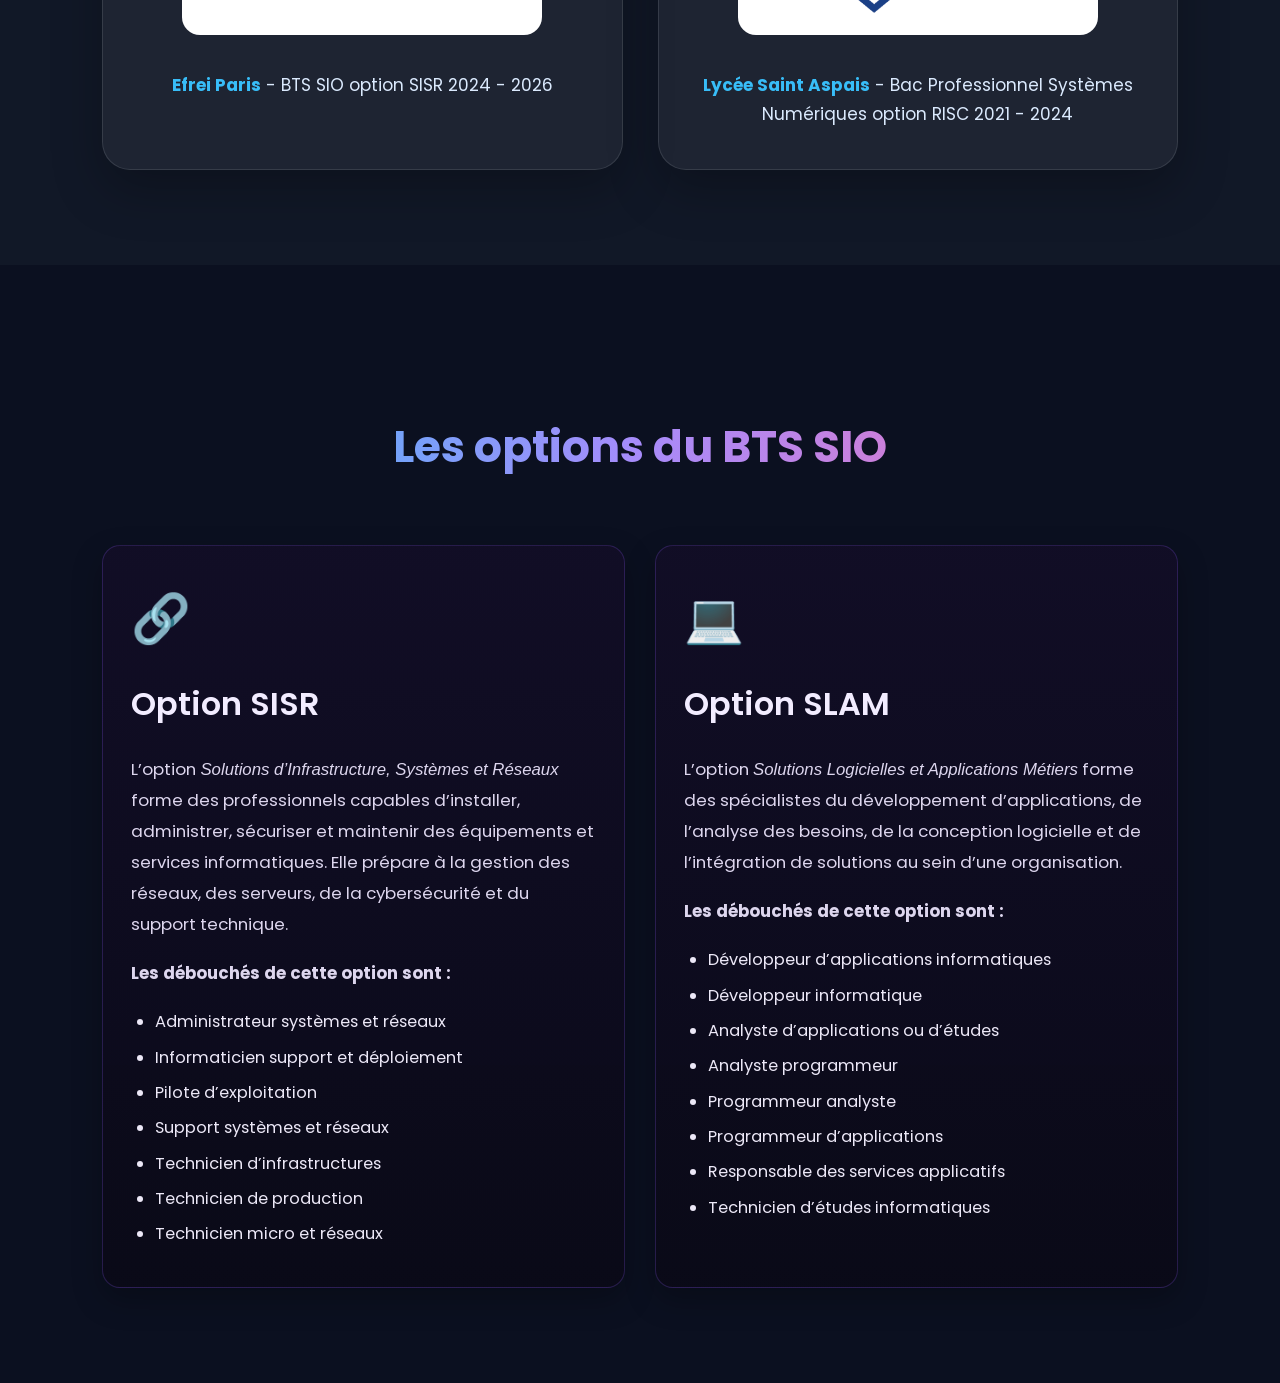
==== commit b06c7ffc: "ajout des procédure pour les projets" ====
--- a/index.html
+++ b/index.html
@@ -17,7 +17,7 @@
       <a href="#formation">Ma formation</a>
       <a href="pages/EpreuveE5.html">Épreuve E5</a>
       <a href="pages/EpreuveE6.html">Épreuve E6</a>
-      <a href="#veille">Veille technologique</a>
+      <a href="pages/Veille.html">Veille technologique</a>
       <a href="/pages/contact.html">Contact</a>
     </nav>
   </header>
@@ -143,11 +143,57 @@
         </div>
       </div>
     </section>
-
-    <section class="section empty-section" id="veille">
-      <h2>Veille technologique</h2>
-      <p>Cette section pourra être complétée avec mes recherches et ma veille informatique.</p>
-    </section>
+    <section class="section options-section">
+  <h2>Les options du BTS SIO</h2>
+
+  <div class="options-grid">
+    <div class="option-card">
+      <div class="option-icon">🔗</div>
+      <h3>Option SISR</h3>
+
+      <p>
+        L’option <em>Solutions d’Infrastructure, Systèmes et Réseaux</em> forme des professionnels
+        capables d’installer, administrer, sécuriser et maintenir des équipements et services informatiques.
+        Elle prépare à la gestion des réseaux, des serveurs, de la cybersécurité et du support technique.
+      </p>
+
+      <p class="option-subtitle">Les débouchés de cette option sont :</p>
+      <ul>
+        <li>Administrateur systèmes et réseaux</li>
+        <li>Informaticien support et déploiement</li>
+        <li>Pilote d’exploitation</li>
+        <li>Support systèmes et réseaux</li>
+        <li>Technicien d’infrastructures</li>
+        <li>Technicien de production</li>
+        <li>Technicien micro et réseaux</li>
+      </ul>
+    </div>
+
+    <div class="option-card">
+      <div class="option-icon">💻</div>
+      <h3>Option SLAM</h3>
+
+      <p>
+        L’option <em>Solutions Logicielles et Applications Métiers</em> forme des spécialistes
+        du développement d’applications, de l’analyse des besoins, de la conception logicielle
+        et de l’intégration de solutions au sein d’une organisation.
+      </p>
+
+      <p class="option-subtitle">Les débouchés de cette option sont :</p>
+      <ul>
+        <li>Développeur d’applications informatiques</li>
+        <li>Développeur informatique</li>
+        <li>Analyste d’applications ou d’études</li>
+        <li>Analyste programmeur</li>
+        <li>Programmeur analyste</li>
+        <li>Programmeur d’applications</li>
+        <li>Responsable des services applicatifs</li>
+        <li>Technicien d’études informatiques</li>
+      </ul>
+    </div>
+  </div>
+</section>
+
   </main>
 
 </body>
--- a/style.css
+++ b/style.css
@@ -524,4 +524,90 @@
   .school-card {
     padding: 25px;
   }
+}
+/* =========================
+   OPTIONS BTS SIO
+========================= */
+
+.options-section {
+  margin-top: 50px;
+}
+
+.options-grid {
+  display: grid;
+  grid-template-columns: repeat(2, minmax(0, 1fr));
+  gap: 30px;
+  margin-top: 30px;
+}
+
+.option-card {
+  background: linear-gradient(180deg, rgba(18, 14, 38, 0.96), rgba(10, 10, 24, 0.98));
+  border: 1px solid rgba(143, 91, 255, 0.22);
+  border-radius: 18px;
+  padding: 32px 28px;
+  box-shadow: 0 12px 30px rgba(0, 0, 0, 0.25);
+  color: #ffffff;
+}
+
+.option-icon {
+  font-size: 3rem;
+  margin-bottom: 18px;
+}
+
+.option-card h3 {
+  font-size: 2rem;
+  font-weight: 600;
+  margin-bottom: 22px;
+  color: #f2ecff;
+}
+
+.option-card p {
+  font-size: 1.05rem;
+  line-height: 1.85;
+  color: #ddd6ee;
+  margin-bottom: 18px;
+}
+
+.option-subtitle {
+  font-weight: 700;
+  color: #b388ff;
+  margin-top: 10px;
+  margin-bottom: 10px;
+}
+
+.option-card ul {
+  padding-left: 24px;
+  margin-top: 8px;
+}
+
+.option-card li {
+  font-size: 1.02rem;
+  line-height: 1.8;
+  color: #ece8f7;
+  margin-bottom: 6px;
+}
+
+@media screen and (max-width: 1000px) {
+  .options-grid {
+    grid-template-columns: 1fr;
+  }
+}
+
+@media screen and (max-width: 768px) {
+  .option-card {
+    padding: 24px 20px;
+  }
+
+  .option-card h3 {
+    font-size: 1.6rem;
+  }
+
+  .option-card p,
+  .option-card li {
+    font-size: 0.98rem;
+  }
+
+  .option-icon {
+    font-size: 2.4rem;
+  }
 }
